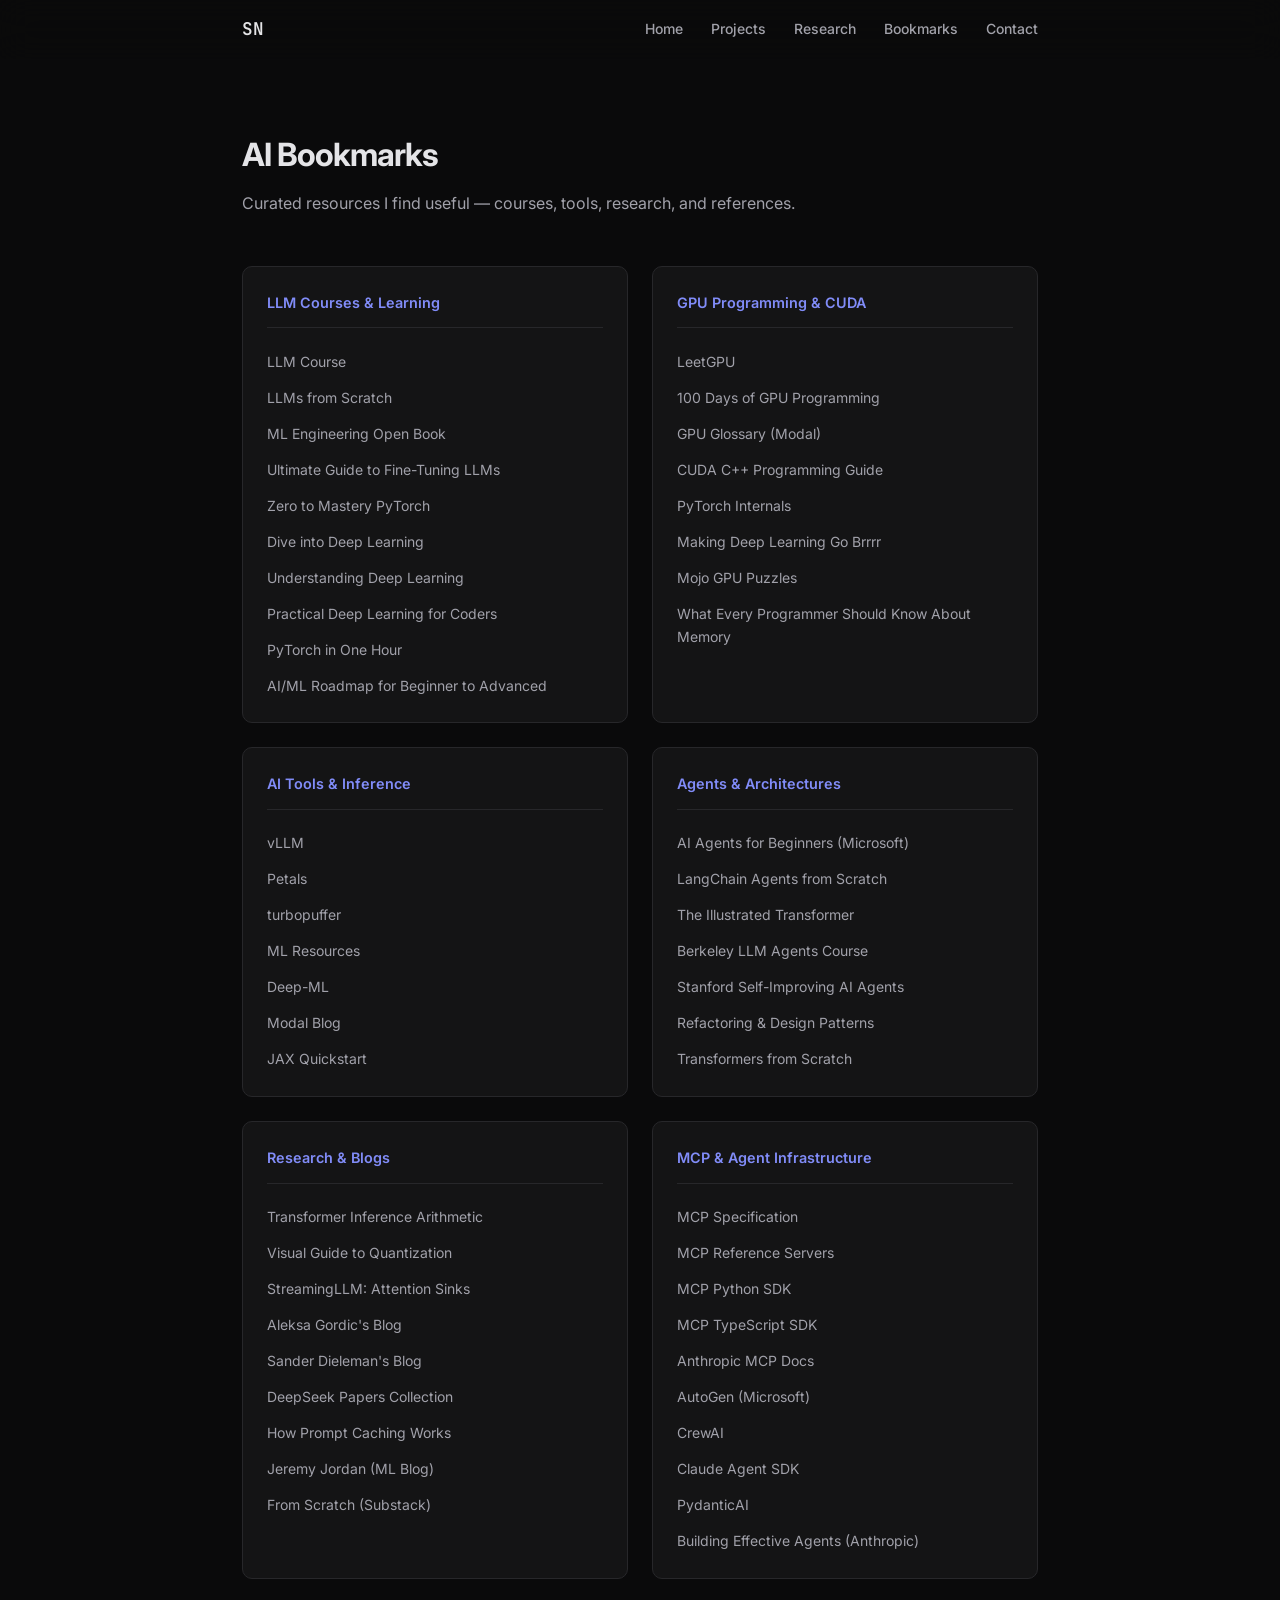
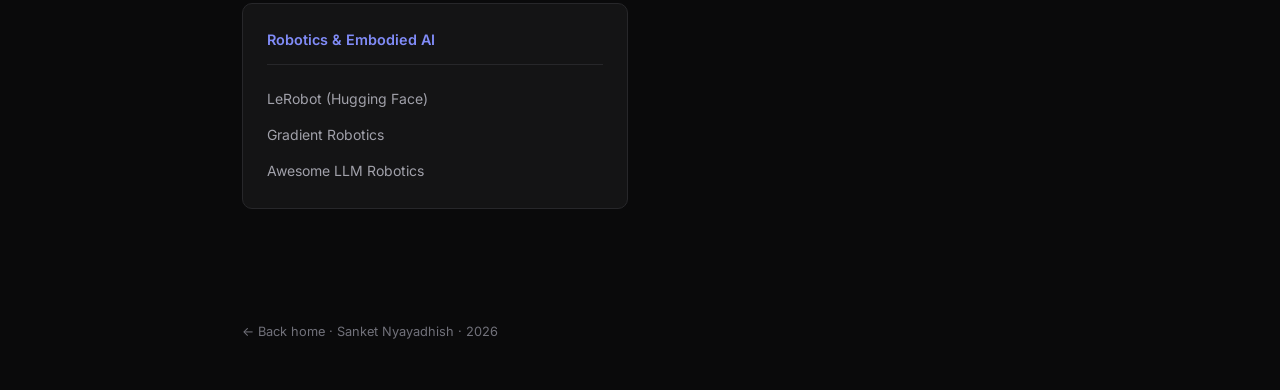
==== bookmarks.html @ 8be19605 "Redesign site: dark minimal theme, add bookmarks page and MCP content - Rebuild with dark theme (Int" ====
<!DOCTYPE html>
<html lang="en">
<head>
    <meta charset="UTF-8">
    <meta name="viewport" content="width=device-width, initial-scale=1.0">
    <meta name="description" content="Curated AI resources, tools, and references by Sanket Nyayadhish.">
    <meta name="author" content="Sanket Nyayadhish">
    <title>AI Bookmarks | Sanket Nyayadhish</title>
    <link rel="stylesheet" href="styles.css">
    <link rel="preconnect" href="https://fonts.googleapis.com">
    <link rel="preconnect" href="https://fonts.gstatic.com" crossorigin>
    <link href="https://fonts.googleapis.com/css2?family=Inter:wght@400;500;600;700&family=JetBrains+Mono:wght@400;500&display=swap" rel="stylesheet">
    <link rel="stylesheet" href="https://cdnjs.cloudflare.com/ajax/libs/font-awesome/6.4.0/css/all.min.css">
</head>
<body>
    <nav class="navbar" id="navbar">
        <div class="nav-container">
            <a href="index.html" class="nav-logo">SN</a>
            <ul class="nav-menu" id="nav-menu">
                <li><a href="index.html" class="nav-link">Home</a></li>
                <li><a href="index.html#projects" class="nav-link">Projects</a></li>
                <li><a href="index.html#research" class="nav-link">Research</a></li>
                <li><a href="bookmarks.html" class="nav-link active">Bookmarks</a></li>
                <li><a href="index.html#contact" class="nav-link">Contact</a></li>
            </ul>
            <div class="hamburger" id="hamburger">
                <span></span>
                <span></span>
                <span></span>
            </div>
        </div>
    </nav>

    <main>
        <section class="bookmarks-page">
            <div class="container">
                <h1 class="bookmarks-title">AI Bookmarks</h1>
                <p class="bookmarks-desc">Curated resources I find useful &mdash; courses, tools, research, and references.</p>

                <div class="bk-grid">

                    <div class="bk-section">
                        <h2>LLM Courses & Learning</h2>
                        <ul>
                            <li><a href="https://github.com/mlabonne/llm-course" target="_blank" rel="noopener">LLM Course</a></li>
                            <li><a href="https://github.com/rasbt/LLMs-from-scratch" target="_blank" rel="noopener">LLMs from Scratch</a></li>
                            <li><a href="https://github.com/stas00/ml-engineering" target="_blank" rel="noopener">ML Engineering Open Book</a></li>
                            <li><a href="https://arxiv.org/html/2408.13296v1" target="_blank" rel="noopener">Ultimate Guide to Fine-Tuning LLMs</a></li>
                            <li><a href="https://www.learnpytorch.io/" target="_blank" rel="noopener">Zero to Mastery PyTorch</a></li>
                            <li><a href="https://d2l.ai/" target="_blank" rel="noopener">Dive into Deep Learning</a></li>
                            <li><a href="https://udlbook.github.io/udlbook/" target="_blank" rel="noopener">Understanding Deep Learning</a></li>
                            <li><a href="https://course.fast.ai/Lessons/lesson25.html" target="_blank" rel="noopener">Practical Deep Learning for Coders</a></li>
                            <li><a href="https://sebastianraschka.com/teaching/pytorch-1h/" target="_blank" rel="noopener">PyTorch in One Hour</a></li>
                            <li><a href="https://sigmoidit.com/ai-ml-math-roadmap/" target="_blank" rel="noopener">AI/ML Roadmap for Beginner to Advanced</a></li>
                        </ul>
                    </div>

                    <div class="bk-section">
                        <h2>GPU Programming & CUDA</h2>
                        <ul>
                            <li><a href="https://leetgpu.com/" target="_blank" rel="noopener">LeetGPU</a></li>
                            <li><a href="https://github.com/julienokumu/100DaysOfGPUProgramming/tree/main" target="_blank" rel="noopener">100 Days of GPU Programming</a></li>
                            <li><a href="https://modal.com/gpu-glossary/readme" target="_blank" rel="noopener">GPU Glossary (Modal)</a></li>
                            <li><a href="https://docs.nvidia.com/cuda/cuda-c-programming-guide/index.html#" target="_blank" rel="noopener">CUDA C++ Programming Guide</a></li>
                            <li><a href="https://blog.ezyang.com/2019/05/pytorch-internals/" target="_blank" rel="noopener">PyTorch Internals</a></li>
                            <li><a href="https://horace.io/brrr_intro.html" target="_blank" rel="noopener">Making Deep Learning Go Brrrr</a></li>
                            <li><a href="https://puzzles.modular.com/" target="_blank" rel="noopener">Mojo GPU Puzzles</a></li>
                            <li><a href="https://people.freebsd.org/~lstewart/articles/cpumemory.pdf" target="_blank" rel="noopener">What Every Programmer Should Know About Memory</a></li>
                        </ul>
                    </div>

                    <div class="bk-section">
                        <h2>AI Tools & Inference</h2>
                        <ul>
                            <li><a href="https://github.com/vllm-project/vllm" target="_blank" rel="noopener">vLLM</a></li>
                            <li><a href="https://petals.dev/" target="_blank" rel="noopener">Petals</a></li>
                            <li><a href="https://turbopuffer.com/" target="_blank" rel="noopener">turbopuffer</a></li>
                            <li><a href="https://ml-resources.vercel.app/" target="_blank" rel="noopener">ML Resources</a></li>
                            <li><a href="https://www.deep-ml.com/" target="_blank" rel="noopener">Deep-ML</a></li>
                            <li><a href="https://modal.com/blog" target="_blank" rel="noopener">Modal Blog</a></li>
                            <li><a href="https://docs.jax.dev/en/latest/quickstart.html" target="_blank" rel="noopener">JAX Quickstart</a></li>
                        </ul>
                    </div>

                    <div class="bk-section">
                        <h2>Agents & Architectures</h2>
                        <ul>
                            <li><a href="https://github.com/microsoft/ai-agents-for-beginners/tree/main" target="_blank" rel="noopener">AI Agents for Beginners (Microsoft)</a></li>
                            <li><a href="https://github.com/langchain-ai/agents-from-scratch" target="_blank" rel="noopener">LangChain Agents from Scratch</a></li>
                            <li><a href="https://jalammar.github.io/illustrated-transformer/" target="_blank" rel="noopener">The Illustrated Transformer</a></li>
                            <li><a href="https://rdi.berkeley.edu/llm-agents/f24" target="_blank" rel="noopener">Berkeley LLM Agents Course</a></li>
                            <li><a href="https://cs329a.stanford.edu/" target="_blank" rel="noopener">Stanford Self-Improving AI Agents</a></li>
                            <li><a href="https://refactoring.guru/" target="_blank" rel="noopener">Refactoring & Design Patterns</a></li>
                            <li><a href="https://peterbloem.nl/blog/transformers" target="_blank" rel="noopener">Transformers from Scratch</a></li>
                        </ul>
                    </div>

                    <div class="bk-section">
                        <h2>Research & Blogs</h2>
                        <ul>
                            <li><a href="https://kipp.ly/transformer-inference-arithmetic/" target="_blank" rel="noopener">Transformer Inference Arithmetic</a></li>
                            <li><a href="https://newsletter.maartengrootendorst.com/p/a-visual-guide-to-quantization" target="_blank" rel="noopener">Visual Guide to Quantization</a></li>
                            <li><a href="https://hanlab.mit.edu/blog/streamingllm" target="_blank" rel="noopener">StreamingLLM: Attention Sinks</a></li>
                            <li><a href="https://www.aleksagordic.com/blog" target="_blank" rel="noopener">Aleksa Gordic's Blog</a></li>
                            <li><a href="https://sander.ai/posts/" target="_blank" rel="noopener">Sander Dieleman's Blog</a></li>
                            <li><a href="https://huggingface.co/collections/Presidentlin/deepseek-papers-674c536aa6acddd9bc98c2ac" target="_blank" rel="noopener">DeepSeek Papers Collection</a></li>
                            <li><a href="https://sankalp.bearblog.dev/how-prompt-caching-works/" target="_blank" rel="noopener">How Prompt Caching Works</a></li>
                            <li><a href="https://www.jeremyjordan.me/" target="_blank" rel="noopener">Jeremy Jordan (ML Blog)</a></li>
                            <li><a href="https://michalpitr.substack.com/" target="_blank" rel="noopener">From Scratch (Substack)</a></li>
                        </ul>
                    </div>

                    <div class="bk-section">
                        <h2>MCP & Agent Infrastructure</h2>
                        <ul>
                            <li><a href="https://modelcontextprotocol.io/" target="_blank" rel="noopener">MCP Specification</a></li>
                            <li><a href="https://github.com/modelcontextprotocol/servers" target="_blank" rel="noopener">MCP Reference Servers</a></li>
                            <li><a href="https://github.com/modelcontextprotocol/python-sdk" target="_blank" rel="noopener">MCP Python SDK</a></li>
                            <li><a href="https://github.com/modelcontextprotocol/typescript-sdk" target="_blank" rel="noopener">MCP TypeScript SDK</a></li>
                            <li><a href="https://docs.anthropic.com/en/docs/agents-and-tools/mcp" target="_blank" rel="noopener">Anthropic MCP Docs</a></li>
                            <li><a href="https://github.com/microsoft/autogen" target="_blank" rel="noopener">AutoGen (Microsoft)</a></li>
                            <li><a href="https://github.com/crewAIInc/crewAI" target="_blank" rel="noopener">CrewAI</a></li>
                            <li><a href="https://docs.anthropic.com/en/docs/agents-and-tools/claude-code/sdk" target="_blank" rel="noopener">Claude Agent SDK</a></li>
                            <li><a href="https://github.com/pydantic/pydantic-ai" target="_blank" rel="noopener">PydanticAI</a></li>
                            <li><a href="https://www.anthropic.com/research/building-effective-agents" target="_blank" rel="noopener">Building Effective Agents (Anthropic)</a></li>
                        </ul>
                    </div>

                    <div class="bk-section">
                        <h2>Robotics & Embodied AI</h2>
                        <ul>
                            <li><a href="https://github.com/huggingface/lerobot/tree/main" target="_blank" rel="noopener">LeRobot (Hugging Face)</a></li>
                            <li><a href="https://cheaprobotarm.com/" target="_blank" rel="noopener">Gradient Robotics</a></li>
                            <li><a href="https://github.com/GT-RIPL/Awesome-LLM-Robotics" target="_blank" rel="noopener">Awesome LLM Robotics</a></li>
                        </ul>
                    </div>

                </div>
            </div>
        </section>
    </main>

    <footer class="footer">
        <div class="container">
            <p><a href="index.html" style="color: var(--text-muted);">&larr; Back home</a> &middot; Sanket Nyayadhish &middot; 2026</p>
        </div>
    </footer>

    <script src="script.js"></script>
</body>
</html>
---- styles.css ----
/* ===== Variables ===== */
:root {
    --bg: #0a0a0b;
    --bg-surface: #141415;
    --bg-hover: #1c1c1e;
    --text: #e4e4e7;
    --text-secondary: #a1a1aa;
    --text-muted: #71717a;
    --accent: #818cf8;
    --accent-dim: rgba(129, 140, 248, 0.1);
    --accent-hover: rgba(129, 140, 248, 0.15);
    --border: #27272a;
    --border-hover: #3f3f46;
    --font-sans: 'Inter', -apple-system, BlinkMacSystemFont, 'Segoe UI', sans-serif;
    --font-mono: 'JetBrains Mono', 'SF Mono', 'Fira Code', monospace;
    --max-width: 860px;
    --transition: 200ms ease;
    --radius: 10px;
}

/* ===== Reset ===== */
*, *::before, *::after {
    margin: 0;
    padding: 0;
    box-sizing: border-box;
}

html {
    scroll-behavior: smooth;
    -webkit-font-smoothing: antialiased;
    -moz-osx-font-smoothing: grayscale;
}

body {
    font-family: var(--font-sans);
    background: var(--bg);
    color: var(--text);
    line-height: 1.7;
    font-size: 15px;
    overflow-x: hidden;
}

a {
    color: var(--accent);
    text-decoration: none;
    transition: color var(--transition);
}

a:hover {
    color: var(--text);
}

ul { list-style: none; }

/* ===== Layout ===== */
.container {
    max-width: var(--max-width);
    margin: 0 auto;
    padding: 0 2rem;
}

/* ===== Navigation ===== */
.navbar {
    position: fixed;
    top: 0;
    width: 100%;
    background: rgba(10, 10, 11, 0.8);
    backdrop-filter: blur(16px);
    -webkit-backdrop-filter: blur(16px);
    border-bottom: 1px solid var(--border);
    z-index: 1000;
    transition: var(--transition);
}

.nav-container {
    max-width: var(--max-width);
    margin: 0 auto;
    padding: 0.875rem 2rem;
    display: flex;
    justify-content: space-between;
    align-items: center;
}

.nav-logo {
    font-family: var(--font-mono);
    font-weight: 600;
    font-size: 1.1rem;
    color: var(--text);
    letter-spacing: -0.02em;
}

.nav-logo:hover { color: var(--accent); }

.nav-menu {
    display: flex;
    gap: 1.75rem;
}

.nav-link {
    font-size: 0.875rem;
    color: var(--text-secondary);
    font-weight: 500;
    transition: color var(--transition);
    position: relative;
}

.nav-link:hover { color: var(--text); }

.nav-link::after {
    content: '';
    position: absolute;
    bottom: -4px;
    left: 0;
    width: 0;
    height: 1.5px;
    background: var(--accent);
    transition: width var(--transition);
}

.nav-link:hover::after { width: 100%; }

.hamburger {
    display: none;
    flex-direction: column;
    gap: 5px;
    cursor: pointer;
    background: none;
    border: none;
    padding: 4px;
}

.hamburger span {
    width: 22px;
    height: 2px;
    background: var(--text-secondary);
    transition: var(--transition);
    border-radius: 2px;
}

/* ===== Hero Section ===== */
.hero {
    padding: 9rem 0 5rem;
    border-bottom: 1px solid var(--border);
}

.hero-title {
    font-size: 2.75rem;
    font-weight: 700;
    letter-spacing: -0.04em;
    line-height: 1.15;
    margin-bottom: 0.5rem;
    color: var(--text);
}

.hero-role {
    font-family: var(--font-mono);
    font-size: 0.95rem;
    color: var(--accent);
    margin-bottom: 1.5rem;
    letter-spacing: -0.01em;
}

.hero-description {
    color: var(--text-secondary);
    font-size: 1.05rem;
    line-height: 1.8;
    max-width: 600px;
    margin-bottom: 2rem;
}

.social-links {
    display: flex;
    gap: 0.75rem;
}

.social-links a {
    width: 42px;
    height: 42px;
    display: flex;
    align-items: center;
    justify-content: center;
    background: var(--bg-surface);
    border: 1px solid var(--border);
    border-radius: 50%;
    color: var(--text-secondary);
    font-size: 1.1rem;
    transition: all var(--transition);
}

.social-links a:hover {
    color: var(--accent);
    border-color: var(--accent);
    background: var(--accent-dim);
    transform: translateY(-2px);
}

/* ===== Sections ===== */
.section {
    padding: 4.5rem 0;
    border-bottom: 1px solid var(--border);
}

.section-title {
    font-size: 1.25rem;
    font-weight: 600;
    margin-bottom: 2rem;
    letter-spacing: -0.02em;
    color: var(--text);
}

/* ===== About Section ===== */
.about-grid {
    display: grid;
    grid-template-columns: 1fr 1fr;
    gap: 3rem;
    margin-bottom: 3rem;
}

.about-text p {
    color: var(--text-secondary);
    font-size: 1rem;
    line-height: 1.8;
}

.about-focus h3 {
    font-size: 0.9rem;
    font-weight: 600;
    color: var(--text);
    margin-bottom: 0.75rem;
    text-transform: uppercase;
    letter-spacing: 0.05em;
}

.about-focus ul {
    list-style: none;
}

.about-focus li {
    padding: 0.35rem 0;
    color: var(--text-secondary);
    font-size: 0.9rem;
    position: relative;
    padding-left: 1rem;
}

.about-focus li::before {
    content: '';
    position: absolute;
    left: 0;
    top: 0.75rem;
    width: 4px;
    height: 4px;
    background: var(--accent);
    border-radius: 50%;
}

/* ===== Skills ===== */
.skills-grid {
    display: grid;
    grid-template-columns: repeat(3, 1fr);
    gap: 1.5rem;
}

.skill-group {
    background: var(--bg-surface);
    border: 1px solid var(--border);
    border-radius: var(--radius);
    padding: 1.5rem;
}

.skill-group h3 {
    font-size: 0.85rem;
    font-weight: 600;
    margin-bottom: 1rem;
    color: var(--text);
}

.skill-group h3 i {
    color: var(--accent);
    margin-right: 0.5rem;
    font-size: 0.85rem;
}

.skill-tags {
    display: flex;
    flex-wrap: wrap;
    gap: 0.375rem;
}

.skill-tags span {
    font-family: var(--font-mono);
    font-size: 0.7rem;
    padding: 0.25rem 0.6rem;
    background: var(--accent-dim);
    color: var(--accent);
    border-radius: 4px;
    font-weight: 500;
}

/* ===== Projects ===== */
.projects-grid {
    display: grid;
    grid-template-columns: repeat(2, 1fr);
    gap: 1rem;
}

.project-card {
    display: block;
    padding: 1.5rem;
    background: var(--bg-surface);
    border: 1px solid var(--border);
    border-radius: var(--radius);
    transition: all var(--transition);
    color: var(--text);
}

.project-card:hover {
    background: var(--bg-hover);
    border-color: var(--border-hover);
    color: var(--text);
    transform: translateY(-2px);
}

.project-header {
    display: flex;
    align-items: center;
    gap: 0.75rem;
    margin-bottom: 0.75rem;
}

.project-icon {
    width: 36px;
    height: 36px;
    background: var(--accent-dim);
    border-radius: 8px;
    display: flex;
    align-items: center;
    justify-content: center;
    flex-shrink: 0;
}

.project-icon i {
    font-size: 0.9rem;
    color: var(--accent);
}

.project-card h3 {
    font-size: 0.95rem;
    font-weight: 600;
    letter-spacing: -0.01em;
}

.project-card p {
    font-size: 0.85rem;
    color: var(--text-secondary);
    line-height: 1.6;
    margin-bottom: 1rem;
}

.project-tech {
    display: flex;
    flex-wrap: wrap;
    gap: 0.375rem;
}

.project-tech span {
    font-family: var(--font-mono);
    font-size: 0.675rem;
    padding: 0.2rem 0.5rem;
    background: var(--accent-dim);
    color: var(--accent);
    border-radius: 4px;
    font-weight: 500;
}

/* ===== Research / Notes ===== */
.notes-list {
    display: grid;
    gap: 1.5rem;
}

.note-item {
    display: grid;
    grid-template-columns: 120px 1fr;
    gap: 2rem;
    padding: 1.5rem;
    background: var(--bg-surface);
    border: 1px solid var(--border);
    border-radius: var(--radius);
}

.note-meta time {
    font-family: var(--font-mono);
    font-size: 0.8rem;
    color: var(--text-muted);
}

.note-content h3 {
    font-size: 1rem;
    font-weight: 600;
    margin-bottom: 0.5rem;
    letter-spacing: -0.01em;
}

.note-content p {
    font-size: 0.875rem;
    color: var(--text-secondary);
    line-height: 1.7;
    margin-bottom: 0.75rem;
}

.note-link {
    font-size: 0.85rem;
    font-weight: 500;
    color: var(--accent);
    display: inline-flex;
    align-items: center;
    gap: 0.5rem;
}

.note-link:hover {
    color: var(--text);
    gap: 0.75rem;
}

.note-placeholder .note-content p.muted {
    color: var(--text-muted);
    font-style: italic;
}

/* ===== Bookmarks Page ===== */
.bookmarks-page {
    padding: 8rem 0 4rem;
}

.bookmarks-title {
    font-size: 2rem;
    font-weight: 700;
    letter-spacing: -0.03em;
    margin-bottom: 0.5rem;
}

.bookmarks-desc {
    color: var(--text-secondary);
    font-size: 1rem;
    margin-bottom: 3rem;
}

.bk-grid {
    display: grid;
    grid-template-columns: repeat(2, 1fr);
    gap: 1.5rem;
}

.bk-section {
    background: var(--bg-surface);
    border: 1px solid var(--border);
    border-radius: var(--radius);
    padding: 1.5rem;
}

.bk-section h2 {
    font-size: 0.9rem;
    font-weight: 600;
    color: var(--accent);
    margin-bottom: 1rem;
    padding-bottom: 0.75rem;
    border-bottom: 1px solid var(--border);
}

.bk-section ul {
    list-style: none;
}

.bk-section li {
    padding: 0.35rem 0;
    border-bottom: 1px solid transparent;
}

.bk-section li:last-child {
    padding-bottom: 0;
}

.bk-section a {
    color: var(--text-secondary);
    font-size: 0.875rem;
    display: flex;
    align-items: center;
    justify-content: space-between;
    transition: color var(--transition);
}

.bk-section a::after {
    content: '\2197';
    font-size: 0.75rem;
    color: var(--text-muted);
    opacity: 0;
    transition: opacity var(--transition);
}

.bk-section a:hover {
    color: var(--text);
}

.bk-section a:hover::after {
    opacity: 1;
}

/* ===== Contact ===== */
.contact-subtitle {
    color: var(--text-secondary);
    font-size: 0.95rem;
    margin-bottom: 2rem;
}

.contact-grid {
    display: grid;
    grid-template-columns: repeat(3, 1fr);
    gap: 1rem;
}

.contact-card {
    display: flex;
    align-items: center;
    gap: 1rem;
    padding: 1.25rem 1.5rem;
    background: var(--bg-surface);
    border: 1px solid var(--border);
    border-radius: var(--radius);
    transition: all var(--transition);
    color: var(--text);
}

.contact-card:hover {
    background: var(--bg-hover);
    border-color: var(--border-hover);
    color: var(--text);
    transform: translateY(-2px);
}

.contact-card i {
    font-size: 1.5rem;
    color: var(--accent);
    flex-shrink: 0;
}

.contact-card h3 {
    font-size: 0.9rem;
    font-weight: 600;
}

.contact-card p {
    font-size: 0.8rem;
    color: var(--text-muted);
    font-family: var(--font-mono);
    margin: 0;
}

/* ===== Footer ===== */
.footer {
    padding: 3rem 0;
}

.footer p {
    font-size: 0.8rem;
    color: var(--text-muted);
}

/* ===== Fade-in Animation ===== */
.fade-in {
    opacity: 0;
    transform: translateY(16px);
    transition: opacity 0.5s ease, transform 0.5s ease;
}

.fade-in.visible {
    opacity: 1;
    transform: translateY(0);
}

/* ===== Responsive ===== */
@media (max-width: 768px) {
    body { font-size: 14px; }

    .hamburger { display: flex; }

    .nav-menu {
        display: none;
        position: absolute;
        top: 100%;
        left: 0;
        right: 0;
        background: rgba(10, 10, 11, 0.95);
        backdrop-filter: blur(16px);
        -webkit-backdrop-filter: blur(16px);
        flex-direction: column;
        padding: 1.25rem 2rem;
        gap: 0.75rem;
        border-bottom: 1px solid var(--border);
    }

    .nav-menu.active { display: flex; }

    .hero { padding: 7rem 0 3.5rem; }
    .hero-title { font-size: 2rem; }

    .about-grid {
        grid-template-columns: 1fr;
        gap: 2rem;
    }

    .skills-grid { grid-template-columns: 1fr; }
    .projects-grid { grid-template-columns: 1fr; }
    .bk-grid { grid-template-columns: 1fr; }
    .contact-grid { grid-template-columns: 1fr; }

    .note-item {
        grid-template-columns: 1fr;
        gap: 0.5rem;
    }
}

@media (max-width: 480px) {
    .container { padding: 0 1.25rem; }
    .hero-title { font-size: 1.75rem; }
}
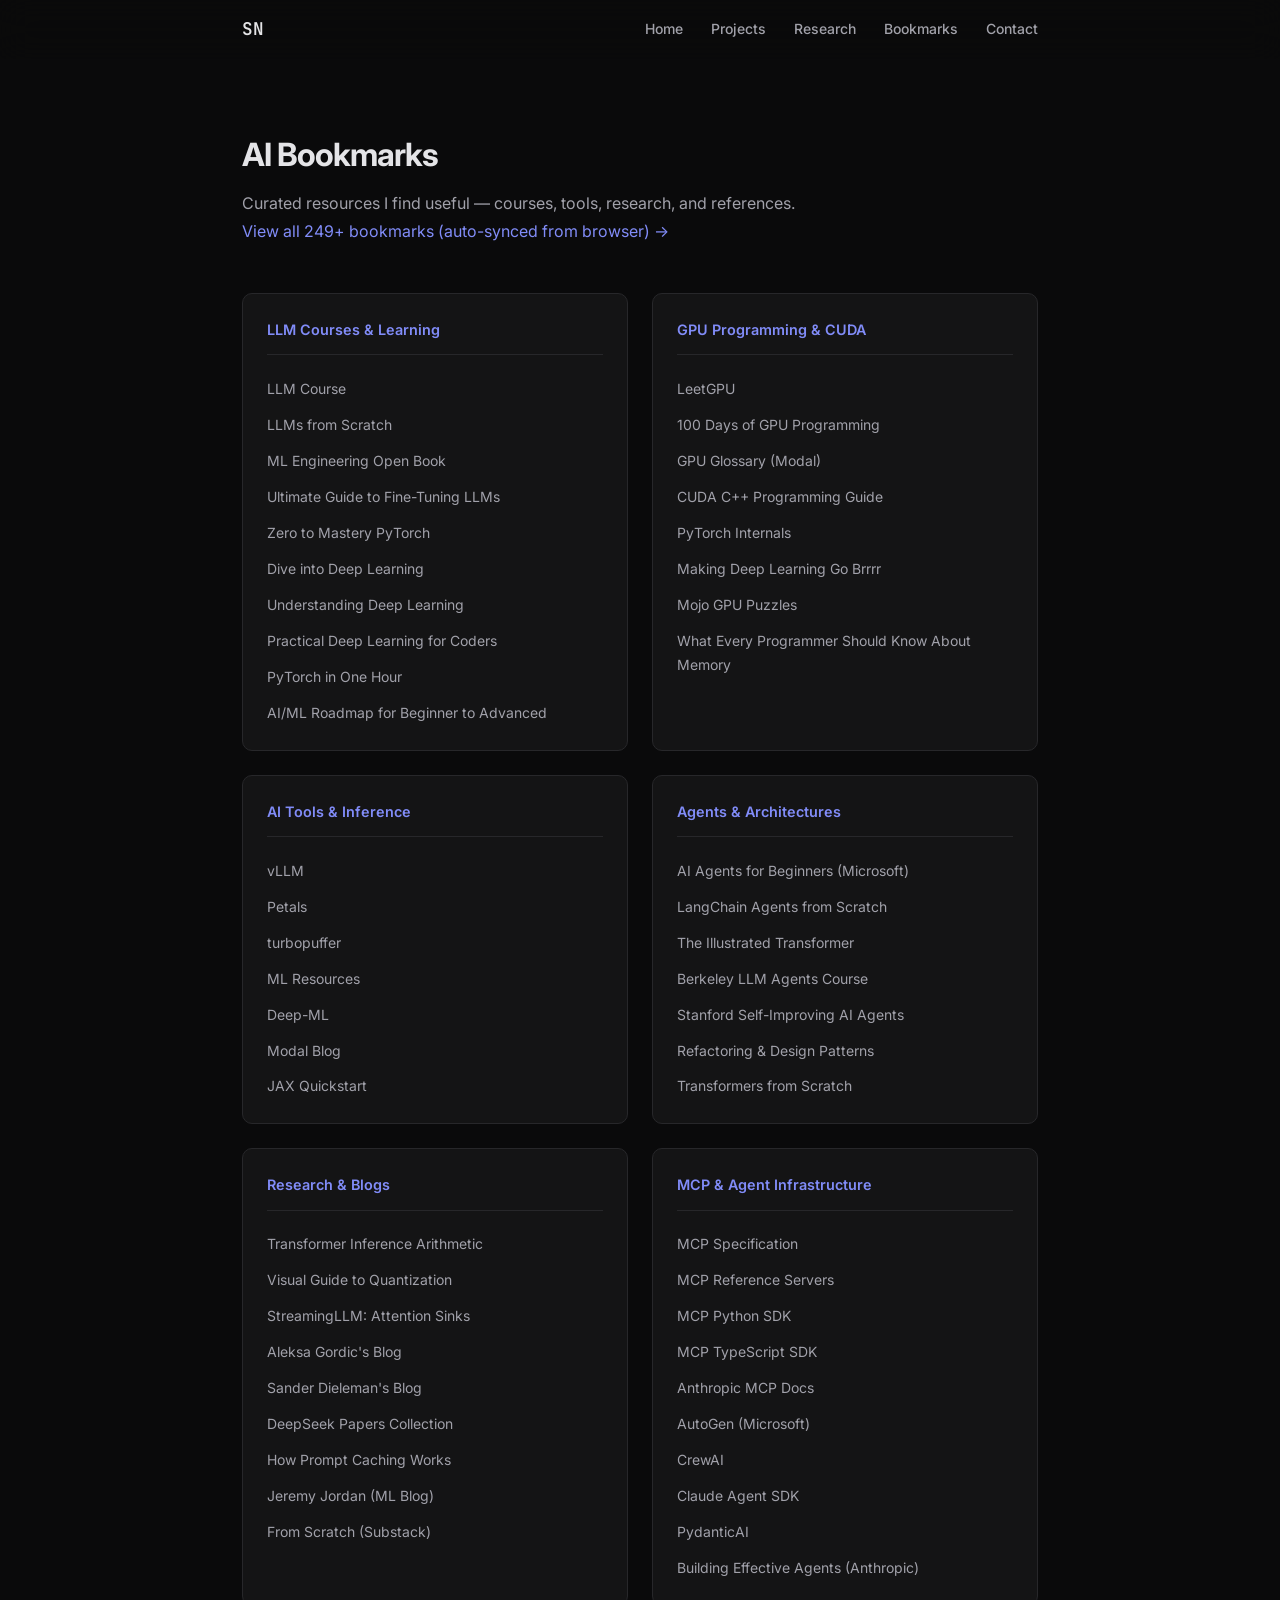
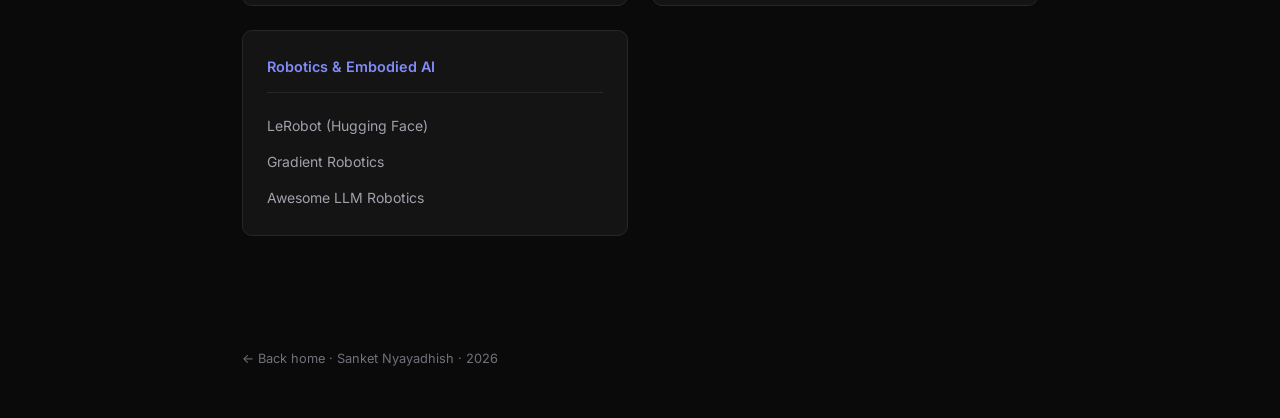
==== commit f7f51ef1: "Add link to full auto-synced AI bookmarks page" ====
--- a/bookmarks.html
+++ b/bookmarks.html
@@ -35,7 +35,8 @@
         <section class="bookmarks-page">
             <div class="container">
                 <h1 class="bookmarks-title">AI Bookmarks</h1>
-                <p class="bookmarks-desc">Curated resources I find useful &mdash; courses, tools, research, and references.</p>
+                <p class="bookmarks-desc">Curated resources I find useful &mdash; courses, tools, research, and references.
+                    <br><a href="https://sanketny8.github.io/ai-bookmarks/" target="_blank" rel="noopener">View all 249+ bookmarks (auto-synced from browser) &rarr;</a></p>
 
                 <div class="bk-grid">
 
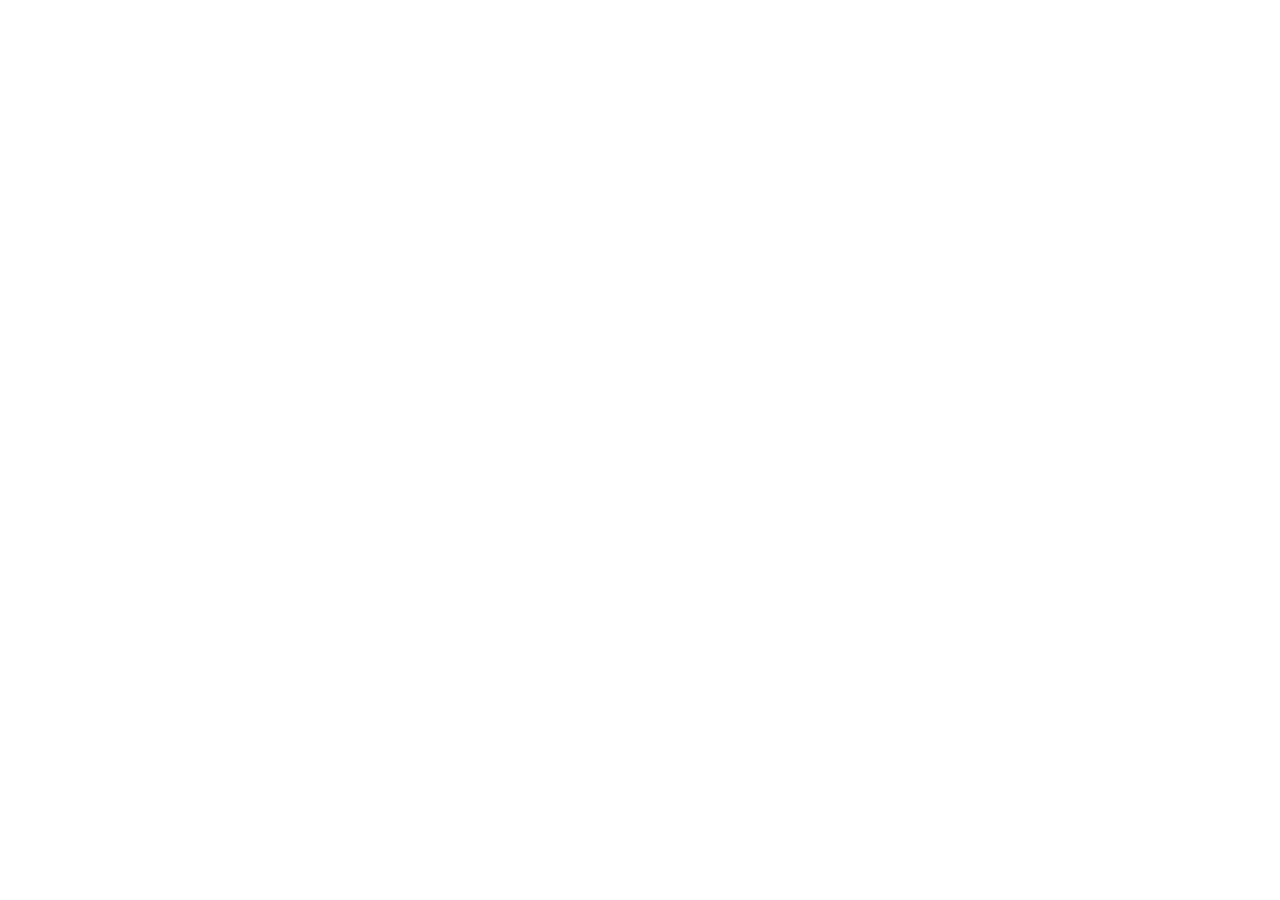
==== commit 8e96644e: "Redirect bookmarks page to ai-bookmarks site" ====
--- a/bookmarks.html
+++ b/bookmarks.html
@@ -1,152 +1,11 @@
 <!DOCTYPE html>
-<html lang="en">
+<html>
 <head>
     <meta charset="UTF-8">
-    <meta name="viewport" content="width=device-width, initial-scale=1.0">
-    <meta name="description" content="Curated AI resources, tools, and references by Sanket Nyayadhish.">
-    <meta name="author" content="Sanket Nyayadhish">
-    <title>AI Bookmarks | Sanket Nyayadhish</title>
-    <link rel="stylesheet" href="styles.css">
-    <link rel="preconnect" href="https://fonts.googleapis.com">
-    <link rel="preconnect" href="https://fonts.gstatic.com" crossorigin>
-    <link href="https://fonts.googleapis.com/css2?family=Inter:wght@400;500;600;700&family=JetBrains+Mono:wght@400;500&display=swap" rel="stylesheet">
-    <link rel="stylesheet" href="https://cdnjs.cloudflare.com/ajax/libs/font-awesome/6.4.0/css/all.min.css">
+    <meta http-equiv="refresh" content="0; url=https://sanketny8.github.io/ai-bookmarks/">
+    <title>Redirecting to AI Bookmarks</title>
 </head>
 <body>
-    <nav class="navbar" id="navbar">
-        <div class="nav-container">
-            <a href="index.html" class="nav-logo">SN</a>
-            <ul class="nav-menu" id="nav-menu">
-                <li><a href="index.html" class="nav-link">Home</a></li>
-                <li><a href="index.html#projects" class="nav-link">Projects</a></li>
-                <li><a href="index.html#research" class="nav-link">Research</a></li>
-                <li><a href="bookmarks.html" class="nav-link active">Bookmarks</a></li>
-                <li><a href="index.html#contact" class="nav-link">Contact</a></li>
-            </ul>
-            <div class="hamburger" id="hamburger">
-                <span></span>
-                <span></span>
-                <span></span>
-            </div>
-        </div>
-    </nav>
-
-    <main>
-        <section class="bookmarks-page">
-            <div class="container">
-                <h1 class="bookmarks-title">AI Bookmarks</h1>
-                <p class="bookmarks-desc">Curated resources I find useful &mdash; courses, tools, research, and references.
-                    <br><a href="https://sanketny8.github.io/ai-bookmarks/" target="_blank" rel="noopener">View all 249+ bookmarks (auto-synced from browser) &rarr;</a></p>
-
-                <div class="bk-grid">
-
-                    <div class="bk-section">
-                        <h2>LLM Courses & Learning</h2>
-                        <ul>
-                            <li><a href="https://github.com/mlabonne/llm-course" target="_blank" rel="noopener">LLM Course</a></li>
-                            <li><a href="https://github.com/rasbt/LLMs-from-scratch" target="_blank" rel="noopener">LLMs from Scratch</a></li>
-                            <li><a href="https://github.com/stas00/ml-engineering" target="_blank" rel="noopener">ML Engineering Open Book</a></li>
-                            <li><a href="https://arxiv.org/html/2408.13296v1" target="_blank" rel="noopener">Ultimate Guide to Fine-Tuning LLMs</a></li>
-                            <li><a href="https://www.learnpytorch.io/" target="_blank" rel="noopener">Zero to Mastery PyTorch</a></li>
-                            <li><a href="https://d2l.ai/" target="_blank" rel="noopener">Dive into Deep Learning</a></li>
-                            <li><a href="https://udlbook.github.io/udlbook/" target="_blank" rel="noopener">Understanding Deep Learning</a></li>
-                            <li><a href="https://course.fast.ai/Lessons/lesson25.html" target="_blank" rel="noopener">Practical Deep Learning for Coders</a></li>
-                            <li><a href="https://sebastianraschka.com/teaching/pytorch-1h/" target="_blank" rel="noopener">PyTorch in One Hour</a></li>
-                            <li><a href="https://sigmoidit.com/ai-ml-math-roadmap/" target="_blank" rel="noopener">AI/ML Roadmap for Beginner to Advanced</a></li>
-                        </ul>
-                    </div>
-
-                    <div class="bk-section">
-                        <h2>GPU Programming & CUDA</h2>
-                        <ul>
-                            <li><a href="https://leetgpu.com/" target="_blank" rel="noopener">LeetGPU</a></li>
-                            <li><a href="https://github.com/julienokumu/100DaysOfGPUProgramming/tree/main" target="_blank" rel="noopener">100 Days of GPU Programming</a></li>
-                            <li><a href="https://modal.com/gpu-glossary/readme" target="_blank" rel="noopener">GPU Glossary (Modal)</a></li>
-                            <li><a href="https://docs.nvidia.com/cuda/cuda-c-programming-guide/index.html#" target="_blank" rel="noopener">CUDA C++ Programming Guide</a></li>
-                            <li><a href="https://blog.ezyang.com/2019/05/pytorch-internals/" target="_blank" rel="noopener">PyTorch Internals</a></li>
-                            <li><a href="https://horace.io/brrr_intro.html" target="_blank" rel="noopener">Making Deep Learning Go Brrrr</a></li>
-                            <li><a href="https://puzzles.modular.com/" target="_blank" rel="noopener">Mojo GPU Puzzles</a></li>
-                            <li><a href="https://people.freebsd.org/~lstewart/articles/cpumemory.pdf" target="_blank" rel="noopener">What Every Programmer Should Know About Memory</a></li>
-                        </ul>
-                    </div>
-
-                    <div class="bk-section">
-                        <h2>AI Tools & Inference</h2>
-                        <ul>
-                            <li><a href="https://github.com/vllm-project/vllm" target="_blank" rel="noopener">vLLM</a></li>
-                            <li><a href="https://petals.dev/" target="_blank" rel="noopener">Petals</a></li>
-                            <li><a href="https://turbopuffer.com/" target="_blank" rel="noopener">turbopuffer</a></li>
-                            <li><a href="https://ml-resources.vercel.app/" target="_blank" rel="noopener">ML Resources</a></li>
-                            <li><a href="https://www.deep-ml.com/" target="_blank" rel="noopener">Deep-ML</a></li>
-                            <li><a href="https://modal.com/blog" target="_blank" rel="noopener">Modal Blog</a></li>
-                            <li><a href="https://docs.jax.dev/en/latest/quickstart.html" target="_blank" rel="noopener">JAX Quickstart</a></li>
-                        </ul>
-                    </div>
-
-                    <div class="bk-section">
-                        <h2>Agents & Architectures</h2>
-                        <ul>
-                            <li><a href="https://github.com/microsoft/ai-agents-for-beginners/tree/main" target="_blank" rel="noopener">AI Agents for Beginners (Microsoft)</a></li>
-                            <li><a href="https://github.com/langchain-ai/agents-from-scratch" target="_blank" rel="noopener">LangChain Agents from Scratch</a></li>
-                            <li><a href="https://jalammar.github.io/illustrated-transformer/" target="_blank" rel="noopener">The Illustrated Transformer</a></li>
-                            <li><a href="https://rdi.berkeley.edu/llm-agents/f24" target="_blank" rel="noopener">Berkeley LLM Agents Course</a></li>
-                            <li><a href="https://cs329a.stanford.edu/" target="_blank" rel="noopener">Stanford Self-Improving AI Agents</a></li>
-                            <li><a href="https://refactoring.guru/" target="_blank" rel="noopener">Refactoring & Design Patterns</a></li>
-                            <li><a href="https://peterbloem.nl/blog/transformers" target="_blank" rel="noopener">Transformers from Scratch</a></li>
-                        </ul>
-                    </div>
-
-                    <div class="bk-section">
-                        <h2>Research & Blogs</h2>
-                        <ul>
-                            <li><a href="https://kipp.ly/transformer-inference-arithmetic/" target="_blank" rel="noopener">Transformer Inference Arithmetic</a></li>
-                            <li><a href="https://newsletter.maartengrootendorst.com/p/a-visual-guide-to-quantization" target="_blank" rel="noopener">Visual Guide to Quantization</a></li>
-                            <li><a href="https://hanlab.mit.edu/blog/streamingllm" target="_blank" rel="noopener">StreamingLLM: Attention Sinks</a></li>
-                            <li><a href="https://www.aleksagordic.com/blog" target="_blank" rel="noopener">Aleksa Gordic's Blog</a></li>
-                            <li><a href="https://sander.ai/posts/" target="_blank" rel="noopener">Sander Dieleman's Blog</a></li>
-                            <li><a href="https://huggingface.co/collections/Presidentlin/deepseek-papers-674c536aa6acddd9bc98c2ac" target="_blank" rel="noopener">DeepSeek Papers Collection</a></li>
-                            <li><a href="https://sankalp.bearblog.dev/how-prompt-caching-works/" target="_blank" rel="noopener">How Prompt Caching Works</a></li>
-                            <li><a href="https://www.jeremyjordan.me/" target="_blank" rel="noopener">Jeremy Jordan (ML Blog)</a></li>
-                            <li><a href="https://michalpitr.substack.com/" target="_blank" rel="noopener">From Scratch (Substack)</a></li>
-                        </ul>
-                    </div>
-
-                    <div class="bk-section">
-                        <h2>MCP & Agent Infrastructure</h2>
-                        <ul>
-                            <li><a href="https://modelcontextprotocol.io/" target="_blank" rel="noopener">MCP Specification</a></li>
-                            <li><a href="https://github.com/modelcontextprotocol/servers" target="_blank" rel="noopener">MCP Reference Servers</a></li>
-                            <li><a href="https://github.com/modelcontextprotocol/python-sdk" target="_blank" rel="noopener">MCP Python SDK</a></li>
-                            <li><a href="https://github.com/modelcontextprotocol/typescript-sdk" target="_blank" rel="noopener">MCP TypeScript SDK</a></li>
-                            <li><a href="https://docs.anthropic.com/en/docs/agents-and-tools/mcp" target="_blank" rel="noopener">Anthropic MCP Docs</a></li>
-                            <li><a href="https://github.com/microsoft/autogen" target="_blank" rel="noopener">AutoGen (Microsoft)</a></li>
-                            <li><a href="https://github.com/crewAIInc/crewAI" target="_blank" rel="noopener">CrewAI</a></li>
-                            <li><a href="https://docs.anthropic.com/en/docs/agents-and-tools/claude-code/sdk" target="_blank" rel="noopener">Claude Agent SDK</a></li>
-                            <li><a href="https://github.com/pydantic/pydantic-ai" target="_blank" rel="noopener">PydanticAI</a></li>
-                            <li><a href="https://www.anthropic.com/research/building-effective-agents" target="_blank" rel="noopener">Building Effective Agents (Anthropic)</a></li>
-                        </ul>
-                    </div>
-
-                    <div class="bk-section">
-                        <h2>Robotics & Embodied AI</h2>
-                        <ul>
-                            <li><a href="https://github.com/huggingface/lerobot/tree/main" target="_blank" rel="noopener">LeRobot (Hugging Face)</a></li>
-                            <li><a href="https://cheaprobotarm.com/" target="_blank" rel="noopener">Gradient Robotics</a></li>
-                            <li><a href="https://github.com/GT-RIPL/Awesome-LLM-Robotics" target="_blank" rel="noopener">Awesome LLM Robotics</a></li>
-                        </ul>
-                    </div>
-
-                </div>
-            </div>
-        </section>
-    </main>
-
-    <footer class="footer">
-        <div class="container">
-            <p><a href="index.html" style="color: var(--text-muted);">&larr; Back home</a> &middot; Sanket Nyayadhish &middot; 2026</p>
-        </div>
-    </footer>
-
-    <script src="script.js"></script>
+    <p>Redirecting to <a href="https://sanketny8.github.io/ai-bookmarks/">AI Bookmarks</a>...</p>
 </body>
 </html>
